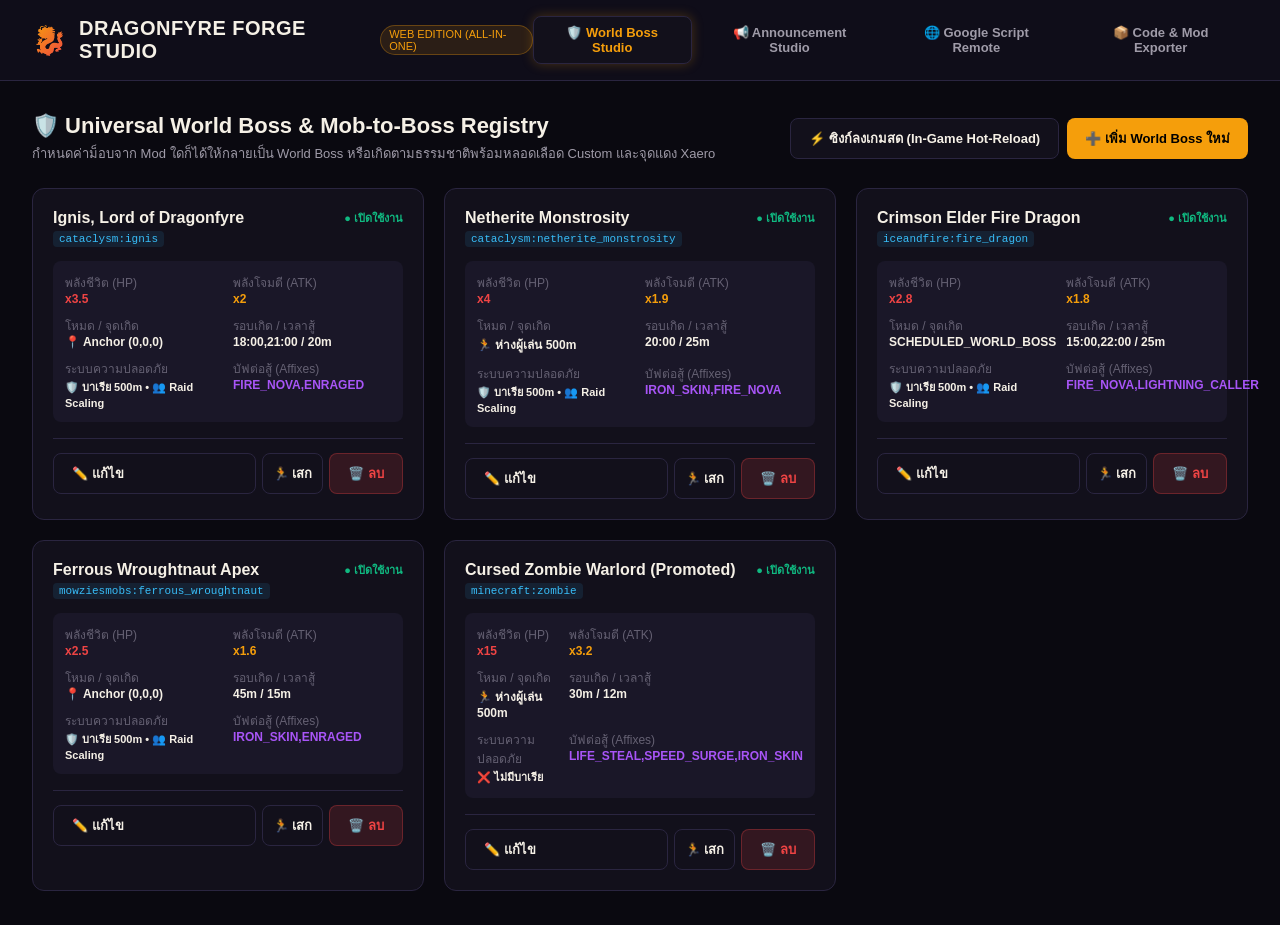
==== src/main/resources/web/index.html @ 39bba86d "feat: refactor project to OmniCore - Universal RPG & Server Engine (BossCore, CombatCore, PartyCore," ====
<!DOCTYPE html>
<html lang="th">
<head>
  <meta charset="UTF-8">
  <meta name="viewport" content="width=device-width, initial-scale=1.0">
  <title>Dragonfyre Forge Studio - Web Edition</title>
  <link rel="stylesheet" href="styles.css">
</head>
<body>

  <header>
    <div class="brand">
      <div class="brand-icon">🐉</div>
      <div>
        <h1>DRAGONFYRE FORGE STUDIO</h1>
      </div>
      <span id="server-badge">WEB EDITION (ALL-IN-ONE)</span>
    </div>
    <nav>
      <button class="tab-btn active" data-tab="boss-tab">🛡️ World Boss Studio</button>
      <button class="tab-btn" data-tab="hud-tab">📢 Announcement Studio</button>
      <button class="tab-btn" data-tab="gas-tab">🌐 Google Script Remote</button>
      <button class="tab-btn" data-tab="code-tab">📦 Code & Mod Exporter</button>
    </nav>
  </header>

  <main>
    <!-- TAB 1: WORLD BOSS STUDIO -->
    <section id="boss-tab" class="tab-content active">
      <div class="section-header">
        <div class="section-title">
          <h2>🛡️ Universal World Boss & Mob-to-Boss Registry</h2>
          <p>กำหนดค่าม็อบจาก Mod ใดก็ได้ให้กลายเป็น World Boss หรือเกิดตามธรรมชาติพร้อมหลอดเลือด Custom และจุดแดง Xaero</p>
        </div>
        <div style="display: flex; gap: 8px;">
          <button class="btn btn-secondary" id="btn-sync-game" onclick="syncToEmbeddedGame()">⚡ ซิงก์ลงเกมสด (In-Game Hot-Reload)</button>
          <button class="btn" onclick="openBossModal()">➕ เพิ่ม World Boss ใหม่</button>
        </div>
      </div>

      <div class="grid" id="boss-grid">
        <!-- Rendered by app.js -->
      </div>
    </section>

    <!-- TAB 2: ANNOUNCEMENT STUDIO -->
    <section id="hud-tab" class="tab-content">
      <div class="section-header">
        <div class="section-title">
          <h2>📢 RPG Center-Screen HUD Announcement Designer</h2>
          <p>ออกแบบป้ายประกาศกลางจอสำหรับดรอปของ Epic/Mythic (Apotheosis), การฆ่าบอส, หรือประกาศสดจากแอดมิน</p>
        </div>
        <button class="btn" onclick="triggerTestAnimation()">▶️ ทดสอบแอนิเมชันกลางจอ</button>
      </div>

      <div class="hud-preview-box">
        <div class="rpg-banner" id="preview-banner">
          <h4 id="preview-headline">⚔ Steve ได้รับไอเทมระดับ MYTHIC: Vorpal Blade</h4>
          <p id="preview-subtitle">ตรวจพบพลัง Affix หายากใน Cisco Fantasy Medieval RPG</p>
        </div>
      </div>

      <div class="card" style="max-width: 800px; margin: 0 auto;">
        <h3 style="margin-bottom: 16px;">ปรับแต่งป้ายประกาศ (Live Preview)</h3>
        <div class="form-group">
          <label>หัวข้อประกาศ (Headline):</label>
          <input type="text" class="form-control" id="hud-headline" value="⚔ Steve ได้รับไอเทมระดับ MYTHIC: Vorpal Blade" oninput="updateHudPreview()">
        </div>
        <div class="form-group">
          <label>คำอธิบายย่อย (Subtitle):</label>
          <input type="text" class="form-control" id="hud-subtitle" value="ตรวจพบพลัง Affix หายากใน Cisco Fantasy Medieval RPG" oninput="updateHudPreview()">
        </div>
        <div class="form-row">
          <div class="form-group">
            <label>สีขอบและออร่า (Hex Color):</label>
            <input type="color" class="form-control" id="hud-color" value="#f59e0b" style="height: 42px; cursor: pointer;" oninput="updateHudPreview()">
          </div>
          <div class="form-group">
            <label>เสียงเอฟเฟกต์ (Sound Event):</label>
            <input type="text" class="form-control" value="minecraft:ui.toast.challenge_complete">
          </div>
        </div>
      </div>
    </section>

    <!-- TAB 3: GAS REMOTE -->
    <section id="gas-tab" class="tab-content">
      <div class="section-header">
        <div class="section-title">
          <h2>🌐 Google Apps Script Remote & Server Hot-Reload</h2>
          <p>เชื่อมต่อเซิร์ฟเวอร์ Minecraft ผ่าน Google Sheets โดยไม่ต้องเปิดพอร์ตเซิร์ฟเวอร์ ทำงานผ่าน Tailscale ได้ 100%</p>
        </div>
        <div style="display: flex; gap: 8px;">
          <button class="btn btn-secondary" onclick="testGasConnection()">⚡ ทดสอบเชื่อมต่อ</button>
          <button class="btn" onclick="syncToGas()">☁️ ซิงก์ขึ้น Google Sheets</button>
        </div>
      </div>

      <div class="card" style="margin-bottom: 24px;">
        <h3 style="margin-bottom: 14px;">ตั้งค่าการเชื่อมต่อ Google Web App</h3>
        <div class="form-group">
          <label>Google Apps Script Web App URL:</label>
          <input type="text" class="form-control" id="gas-url" placeholder="https://script.google.com/macros/s/AKfycb.../exec">
        </div>
        <div class="form-row">
          <div class="form-group">
            <label>Secret Token (รหัสผ่านตรวจสอบสิทธิ์):</label>
            <input type="text" class="form-control" id="gas-secret" value="DF_SECRET_2026">
          </div>
          <div class="form-group">
            <label>ความถี่ในการ Polling ของเซิร์ฟเวอร์ (วินาที):</label>
            <input type="number" class="form-control" id="gas-interval" value="20">
          </div>
        </div>
        <div id="gas-status" style="font-size: 13px; font-weight: 600; margin-top: 8px;">
          ⚪ ยังไม่ได้ทดสอบเชื่อมต่อ
        </div>
      </div>
    </section>

    <!-- TAB 4: CODE EXPORTER -->
    <section id="code-tab" class="tab-content">
      <div class="section-header">
        <div class="section-title">
          <h2>📦 Forge 1.20.1 Mod & Google Script Source Code</h2>
          <p>ไฟล์โค้ดต้นฉบับทั้งหมดถูกสร้างไว้ในโฟลเดอร์โปรเจกต์พร้อมคอมไพล์ด้วย `./gradlew build`</p>
        </div>
        <div style="display: flex; gap: 8px;">
          <button class="btn btn-secondary" onclick="copyCurrentCode()">📋 คัดลอกโค้ด</button>
          <button class="btn" onclick="downloadCurrentFile()">💾 ดาวน์โหลดไฟล์นี้</button>
        </div>
      </div>

      <div style="display: flex; gap: 8px; margin-bottom: 12px; flex-wrap: wrap;">
        <button class="btn btn-secondary code-file-btn active" data-file="DragonfyreBridgeMod.java" onclick="selectCodeFile('DragonfyreBridgeMod.java')">DragonfyreBridgeMod.java</button>
        <button class="btn btn-secondary code-file-btn" data-file="UniversalBossManager.java" onclick="selectCodeFile('UniversalBossManager.java')">UniversalBossManager.java</button>
        <button class="btn btn-secondary code-file-btn" data-file="Code.gs" onclick="selectCodeFile('Code.gs')">Code.gs (Google Script)</button>
        <button class="btn btn-secondary code-file-btn" data-file="build.gradle" onclick="selectCodeFile('build.gradle')">build.gradle</button>
        <button class="btn btn-secondary code-file-btn" data-file="mods.toml" onclick="selectCodeFile('mods.toml')">mods.toml</button>
      </div>

      <div class="code-container">
        <div class="code-header">
          <span id="code-filename" style="font-family: monospace; font-size: 13px; color: var(--gold);">DragonfyreBridgeMod.java</span>
        </div>
        <pre><code id="code-display">// โค้ดจะแสดงที่นี่</code></pre>
      </div>
    </section>
  </main>

  <!-- MODAL: ADD/EDIT BOSS -->
  <div class="modal-overlay" id="boss-modal">
    <div class="modal">
      <h3 id="modal-title" style="margin-bottom: 16px;">เพิ่ม World Boss ใหม่</h3>
      <input type="hidden" id="boss-id" value="0">
      
      <div class="form-group">
        <label>ชื่อบอสที่แสดง (Display Name):</label>
        <input type="text" class="form-control" id="boss-name" placeholder="Ignis, Lord of Dragonfyre">
      </div>

      <div class="form-row">
        <div class="form-group">
          <label>Entity ID (Mod ResourceLocation):</label>
          <input type="text" class="form-control" id="boss-entity" placeholder="cataclysm:ignis">
        </div>
        <div class="form-group">
          <label>ชื่อ Mod หรือหมวดหมู่:</label>
          <input type="text" class="form-control" id="boss-tag" placeholder="Cisco Dragonfyre">
        </div>
      </div>

      <div class="form-row">
        <div class="form-group">
          <label>โหมดการเกิด (Boss Mode):</label>
          <select class="form-control" id="boss-mode">
            <option value="BOTH">BOTH (ทั้งเกิดตามเวลาและเกิดตามธรรมชาติ)</option>
            <option value="SCHEDULED_WORLD_BOSS">SCHEDULED_WORLD_BOSS (สุ่มเกิดตามเวลา)</option>
            <option value="AUTO_PROMOTE_NATURAL">AUTO_PROMOTE_NATURAL (อัปเกรดม็อบธรรมชาติ)</option>
          </select>
        </div>
        <div class="form-group">
          <label>โอกาสโปรโมตธรรมชาติ (%):</label>
          <input type="number" class="form-control" id="boss-chance" value="100">
        </div>
      </div>

      <div class="form-row">
        <div class="form-group">
          <label>ตัวคูณ HP (Health Multiplier):</label>
          <input type="number" step="0.1" class="form-control" id="boss-hp" value="3.5">
        </div>
        <div class="form-group">
          <label>ตัวคูณ ATK (Attack Multiplier):</label>
          <input type="number" step="0.1" class="form-control" id="boss-atk" value="2.0">
        </div>
      </div>

      <div class="form-row">
        <div class="form-group">
          <label>รอบการเกิด (นาที):</label>
          <input type="number" class="form-control" id="boss-interval" value="60">
        </div>
        <div class="form-group">
          <label>เวลาจำกัดในการสู้ (นาที):</label>
          <input type="number" class="form-control" id="boss-duration" value="20">
        </div>
      </div>

      <div class="form-group">
        <label>Affix Traits บัฟต่อสู้ (คั่นด้วยจุลภาค):</label>
        <input type="text" class="form-control" id="boss-affix" value="FIRE_NOVA,ENRAGED" placeholder="FIRE_NOVA, LIFE_STEAL, IRON_SKIN, LIGHTNING_CALLER, SPEED_SURGE, ENRAGED">
      </div>

      <div class="form-group">
        <label>คำสั่งมอบรางวัลให้ผู้สังหาร (@p):</label>
        <input type="text" class="form-control" id="boss-reward" value="give @p minecraft:netherite_ingot 5">
      </div>

      <div class="form-row">
        <div class="form-group">
          <label>กลยุทธ์ตำแหน่งเกิด (Spawn Strategy):</label>
          <select class="form-control" id="boss-strategy">
            <option value="ANCHOR_LANDMARK">📍 ล็อกจุดแลนด์มาร์ก (เกิดเฉพาะจุด Anchor แห่งเดียว)</option>
            <option value="PLAYER_RELATIVE_500M">🏃 เกิดห่างจากผู้เล่น 500 บล็อก (Safe Surface)</option>
            <option value="DYNAMIC_BIOME">🌲 สุ่มตามไบโอม/ระยะห่าง (Dynamic Search)</option>
          </select>
        </div>
        <div class="form-group">
          <label>ตารางเวลาเกิดจริง (เช่น 18:00, 21:00):</label>
          <input type="text" class="form-control" id="boss-schedule-hours" placeholder="18:00, 21:00">
        </div>
      </div>

      <div class="form-row" id="anchor-coords-row">
        <div class="form-group">
          <label>พิกัดแลนด์มาร์ก (Anchor X, Y, Z):</label>
          <div style="display: flex; gap: 6px;">
            <input type="number" class="form-control" id="boss-anchor-x" placeholder="X" value="0">
            <input type="number" class="form-control" id="boss-anchor-y" placeholder="Y" value="0">
            <input type="number" class="form-control" id="boss-anchor-z" placeholder="Z" value="0">
          </div>
        </div>
        <div class="form-group">
          <label>รัศมีของแลนด์มาร์ก (บล็อก):</label>
          <input type="number" class="form-control" id="boss-anchor-rad" value="80">
        </div>
      </div>

      <div class="form-row">
        <div class="form-group">
          <label>รัศมีบาเรียห้ามขุดทำลาย (Anti-Grief Radius):</label>
          <input type="number" class="form-control" id="boss-protect-radius" value="500">
        </div>
        <div class="form-group" style="display: flex; flex-direction: column; justify-content: center; gap: 8px;">
          <div style="display: flex; align-items: center; gap: 8px;">
            <input type="checkbox" id="boss-antigrief" checked style="width: 16px; height: 16px;">
            <label for="boss-antigrief" style="margin: 0; cursor: pointer;">🛡️ เปิดบาเรียห้ามขุด/ระเบิดฉาก</label>
          </div>
          <div style="display: flex; align-items: center; gap: 8px;">
            <input type="checkbox" id="boss-native-bar" checked style="width: 16px; height: 16px;">
            <label for="boss-native-bar" style="margin: 0; cursor: pointer;">🏷️ ใช้หลอดเลือดเดิม (ไม่วาดทับ)</label>
          </div>
          <div style="display: flex; align-items: center; gap: 8px;">
            <input type="checkbox" id="boss-raid-scaling" checked style="width: 16px; height: 16px;">
            <label for="boss-raid-scaling" style="margin: 0; cursor: pointer;">👥 Raid Scaling (+15% HP ต่อคน)</label>
          </div>
        </div>
      </div>

      <div class="form-group" style="display: flex; align-items: center; gap: 8px; margin-top: 10px;">
        <input type="checkbox" id="boss-enabled" checked style="width: 18px; height: 18px;">
        <label for="boss-enabled" style="margin: 0; cursor: pointer;">เปิดใช้งานบอสตัวนี้ทันที</label>
      </div>

      <div style="display: flex; justify-content: flex-end; gap: 10px; margin-top: 20px;">
        <button class="btn btn-secondary" onclick="closeBossModal()">ยกเลิก</button>
        <button class="btn" onclick="saveBossFromModal()">💾 บันทึก</button>
      </div>
    </div>
  </div>

  <script src="app.js"></script>
</body>
</html>
---- src/main/resources/web/styles.css ----
:root {
  --bg-primary: #0a0910;
  --bg-card: #12101b;
  --bg-card-hover: #191627;
  --bg-input: #1a1728;
  --border: #2a2540;
  --border-focus: #f59e0b;
  --gold: #f59e0b;
  --gold-glow: rgba(245, 158, 11, 0.25);
  --crimson: #ef4444;
  --purple: #a855f7;
  --blue: #38bdf8;
  --green: #10b981;
  --text-primary: #f5f0e6;
  --text-secondary: #9f9ba8;
  --text-muted: #656173;
}

* {
  box-sizing: border-box;
  margin: 0;
  padding: 0;
  font-family: -apple-system, BlinkMacSystemFont, "Segoe UI", Roboto, "Kanit", sans-serif;
}

body {
  background: var(--bg-primary);
  color: var(--text-primary);
  min-height: 100vh;
  display: flex;
  flex-direction: column;
}

header {
  background: #0f0d19;
  border-bottom: 1px solid var(--border);
  padding: 16px 32px;
  display: flex;
  justify-content: space-between;
  align-items: center;
  position: sticky;
  top: 0;
  z-index: 100;
}

.brand {
  display: flex;
  align-items: center;
  gap: 12px;
}

.brand-icon {
  font-size: 28px;
  background: linear-gradient(135deg, #f59e0b, #ef4444);
  -webkit-background-clip: text;
  -webkit-text-fill-color: transparent;
}

.brand h1 {
  font-size: 20px;
  font-weight: 700;
  letter-spacing: 0.5px;
}

.brand span {
  font-size: 11px;
  color: var(--gold);
  background: rgba(245, 158, 11, 0.12);
  padding: 2px 8px;
  border-radius: 999px;
  border: 1px solid rgba(245, 158, 11, 0.3);
}

nav {
  display: flex;
  gap: 8px;
}

.tab-btn {
  background: transparent;
  color: var(--text-secondary);
  border: 1px solid transparent;
  padding: 8px 16px;
  border-radius: 8px;
  cursor: pointer;
  font-size: 13px;
  font-weight: 600;
  display: flex;
  align-items: center;
  gap: 8px;
  transition: all 0.2s;
}

.tab-btn:hover {
  background: var(--bg-card);
  color: var(--text-primary);
}

.tab-btn.active {
  background: var(--bg-card);
  color: var(--gold);
  border-color: var(--border);
  box-shadow: 0 0 12px var(--gold-glow);
}

main {
  flex: 1;
  padding: 32px;
  max-width: 1400px;
  margin: 0 auto;
  width: 100%;
}

.tab-content {
  display: none;
}

.tab-content.active {
  display: block;
  animation: fadeIn 0.25s ease-in-out;
}

@keyframes fadeIn {
  from { opacity: 0; transform: translateY(6px); }
  to { opacity: 1; transform: translateY(0); }
}

.section-header {
  display: flex;
  justify-content: space-between;
  align-items: center;
  margin-bottom: 24px;
}

.section-title h2 {
  font-size: 22px;
  font-weight: 700;
}

.section-title p {
  color: var(--text-secondary);
  font-size: 13px;
  margin-top: 4px;
}

.btn {
  background: var(--gold);
  color: #000;
  border: none;
  padding: 9px 18px;
  border-radius: 8px;
  font-size: 13px;
  font-weight: 700;
  cursor: pointer;
  display: inline-flex;
  align-items: center;
  gap: 6px;
  transition: all 0.2s;
}

.btn:hover {
  opacity: 0.9;
  box-shadow: 0 0 16px var(--gold-glow);
  transform: translateY(-1px);
}

.btn-secondary {
  background: var(--bg-card);
  color: var(--text-primary);
  border: 1px solid var(--border);
}

.btn-secondary:hover {
  border-color: var(--gold);
  color: var(--gold);
}

.btn-danger {
  background: rgba(239, 68, 68, 0.15);
  color: var(--crimson);
  border: 1px solid rgba(239, 68, 68, 0.3);
}

.btn-danger:hover {
  background: var(--crimson);
  color: #fff;
}

.grid {
  display: grid;
  grid-template-columns: repeat(auto-fill, minmax(380px, 1fr));
  gap: 20px;
}

.card {
  background: var(--bg-card);
  border: 1px solid var(--border);
  border-radius: 12px;
  padding: 20px;
  position: relative;
  transition: all 0.2s;
}

.card:hover {
  border-color: rgba(245, 158, 11, 0.4);
  box-shadow: 0 4px 20px rgba(0, 0, 0, 0.4);
}

.card-header {
  display: flex;
  justify-content: space-between;
  align-items: flex-start;
  margin-bottom: 14px;
}

.card-title h3 {
  font-size: 16px;
  font-weight: 700;
}

.card-title .tag {
  display: inline-block;
  font-size: 11px;
  color: var(--blue);
  background: rgba(56, 189, 248, 0.1);
  padding: 2px 6px;
  border-radius: 4px;
  margin-top: 4px;
  font-family: monospace;
}

.stats-grid {
  display: grid;
  grid-template-columns: repeat(2, 1fr);
  gap: 10px;
  margin: 14px 0;
  background: var(--bg-input);
  padding: 12px;
  border-radius: 8px;
}

.stat-item {
  font-size: 12px;
}

.stat-label {
  color: var(--text-muted);
  display: block;
}

.stat-value {
  color: var(--text-primary);
  font-weight: 600;
  margin-top: 2px;
}

.card-actions {
  display: flex;
  gap: 8px;
  margin-top: 16px;
  border-top: 1px solid var(--border);
  padding-top: 14px;
}

/* Modal */
.modal-overlay {
  position: fixed;
  top: 0;
  left: 0;
  width: 100%;
  height: 100%;
  background: rgba(0, 0, 0, 0.8);
  backdrop-filter: blur(4px);
  display: none;
  justify-content: center;
  align-items: center;
  z-index: 1000;
}

.modal-overlay.active {
  display: flex;
}

.modal {
  background: var(--bg-card);
  border: 1px solid var(--border);
  border-radius: 14px;
  width: 90%;
  max-width: 640px;
  max-height: 85vh;
  overflow-y: auto;
  padding: 24px;
  box-shadow: 0 10px 40px rgba(0, 0, 0, 0.6);
}

.form-group {
  margin-bottom: 16px;
}

.form-group label {
  display: block;
  font-size: 12px;
  font-weight: 600;
  color: var(--text-secondary);
  margin-bottom: 6px;
}

.form-control {
  width: 100%;
  background: var(--bg-input);
  border: 1px solid var(--border);
  color: var(--text-primary);
  padding: 9px 12px;
  border-radius: 8px;
  font-size: 13px;
  outline: none;
  transition: border-color 0.2s;
}

.form-control:focus {
  border-color: var(--border-focus);
}

.form-row {
  display: grid;
  grid-template-columns: 1fr 1fr;
  gap: 12px;
}

/* Banner HUD Preview */
.hud-preview-box {
  background: #090810;
  border: 1px dashed var(--border);
  border-radius: 12px;
  padding: 40px 20px;
  display: flex;
  justify-content: center;
  align-items: center;
  margin: 20px 0;
  min-height: 160px;
}

.rpg-banner {
  background: rgba(14, 12, 21, 0.95);
  border: 2px solid var(--gold);
  border-radius: 4px;
  padding: 12px 28px;
  text-align: center;
  box-shadow: 0 0 20px var(--gold-glow);
  position: relative;
  min-width: 320px;
  animation: bannerSlide 0.3s ease-out;
}

@keyframes bannerSlide {
  from { transform: translateY(-20px); opacity: 0; }
  to { transform: translateY(0); opacity: 1; }
}

.rpg-banner h4 {
  font-size: 16px;
  font-weight: 700;
  color: #f5f0e6;
  letter-spacing: 0.5px;
}

.rpg-banner p {
  font-size: 12px;
  color: #c4bed4;
  margin-top: 4px;
}

/* Code Viewer */
.code-container {
  background: #0a0814;
  border: 1px solid var(--border);
  border-radius: 10px;
  overflow: hidden;
}

.code-header {
  background: #120f21;
  padding: 10px 16px;
  border-bottom: 1px solid var(--border);
  display: flex;
  justify-content: space-between;
  align-items: center;
}

pre code {
  display: block;
  padding: 16px;
  color: #e0def4;
  font-family: "Consolas", "Courier New", monospace;
  font-size: 12px;
  line-height: 1.5;
  overflow-x: auto;
  max-height: 520px;
}
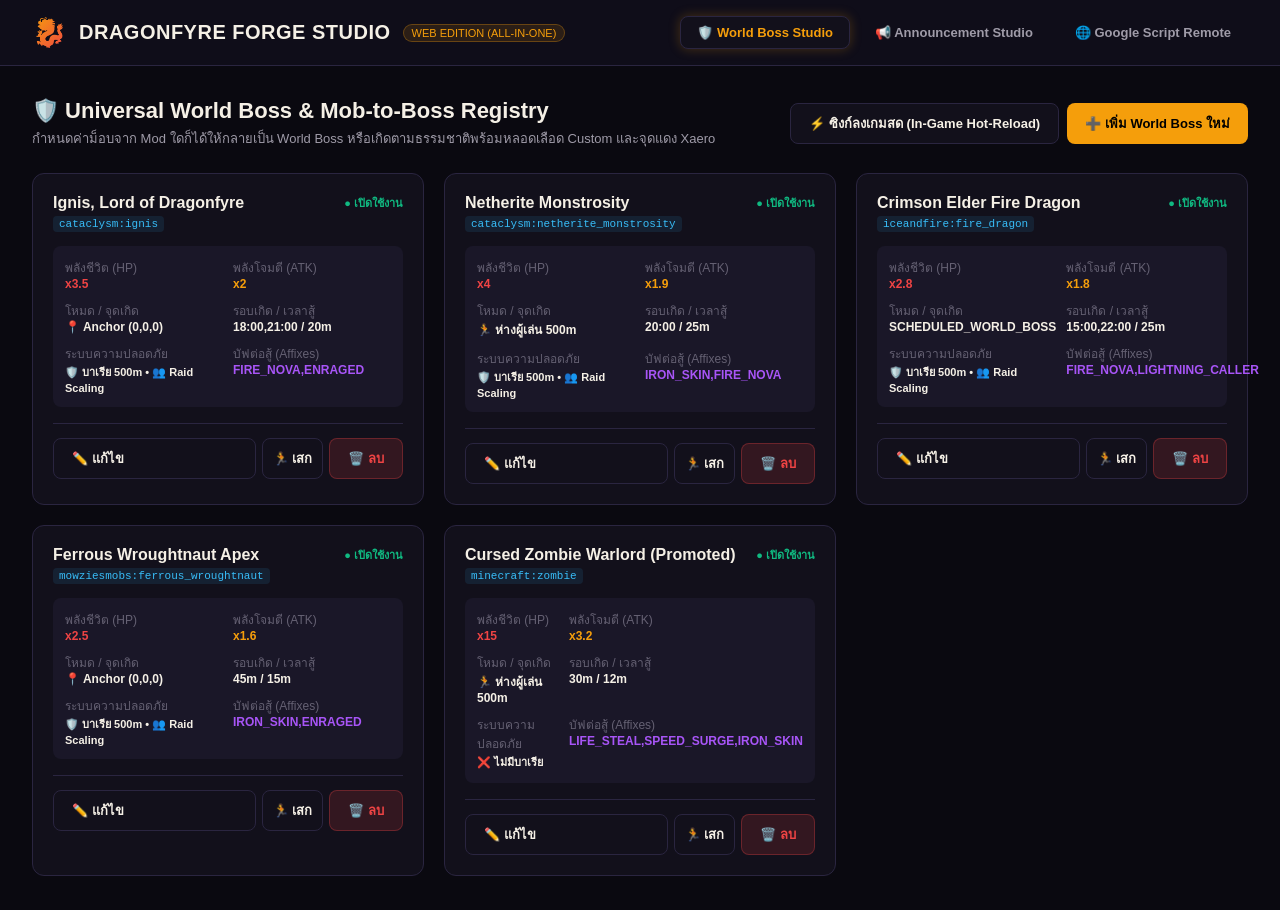
==== commit 9b87978e: "refactor(web-studio): remove obsolete Code Exporter tab and mock code generators" ====
--- a/src/main/resources/web/index.html
+++ b/src/main/resources/web/index.html
@@ -20,7 +20,6 @@
       <button class="tab-btn active" data-tab="boss-tab">🛡️ World Boss Studio</button>
       <button class="tab-btn" data-tab="hud-tab">📢 Announcement Studio</button>
       <button class="tab-btn" data-tab="gas-tab">🌐 Google Script Remote</button>
-      <button class="tab-btn" data-tab="code-tab">📦 Code & Mod Exporter</button>
     </nav>
   </header>
 
@@ -115,35 +114,6 @@
         <div id="gas-status" style="font-size: 13px; font-weight: 600; margin-top: 8px;">
           ⚪ ยังไม่ได้ทดสอบเชื่อมต่อ
         </div>
-      </div>
-    </section>
-
-    <!-- TAB 4: CODE EXPORTER -->
-    <section id="code-tab" class="tab-content">
-      <div class="section-header">
-        <div class="section-title">
-          <h2>📦 Forge 1.20.1 Mod & Google Script Source Code</h2>
-          <p>ไฟล์โค้ดต้นฉบับทั้งหมดถูกสร้างไว้ในโฟลเดอร์โปรเจกต์พร้อมคอมไพล์ด้วย `./gradlew build`</p>
-        </div>
-        <div style="display: flex; gap: 8px;">
-          <button class="btn btn-secondary" onclick="copyCurrentCode()">📋 คัดลอกโค้ด</button>
-          <button class="btn" onclick="downloadCurrentFile()">💾 ดาวน์โหลดไฟล์นี้</button>
-        </div>
-      </div>
-
-      <div style="display: flex; gap: 8px; margin-bottom: 12px; flex-wrap: wrap;">
-        <button class="btn btn-secondary code-file-btn active" data-file="DragonfyreBridgeMod.java" onclick="selectCodeFile('DragonfyreBridgeMod.java')">DragonfyreBridgeMod.java</button>
-        <button class="btn btn-secondary code-file-btn" data-file="UniversalBossManager.java" onclick="selectCodeFile('UniversalBossManager.java')">UniversalBossManager.java</button>
-        <button class="btn btn-secondary code-file-btn" data-file="Code.gs" onclick="selectCodeFile('Code.gs')">Code.gs (Google Script)</button>
-        <button class="btn btn-secondary code-file-btn" data-file="build.gradle" onclick="selectCodeFile('build.gradle')">build.gradle</button>
-        <button class="btn btn-secondary code-file-btn" data-file="mods.toml" onclick="selectCodeFile('mods.toml')">mods.toml</button>
-      </div>
-
-      <div class="code-container">
-        <div class="code-header">
-          <span id="code-filename" style="font-family: monospace; font-size: 13px; color: var(--gold);">DragonfyreBridgeMod.java</span>
-        </div>
-        <pre><code id="code-display">// โค้ดจะแสดงที่นี่</code></pre>
       </div>
     </section>
   </main>
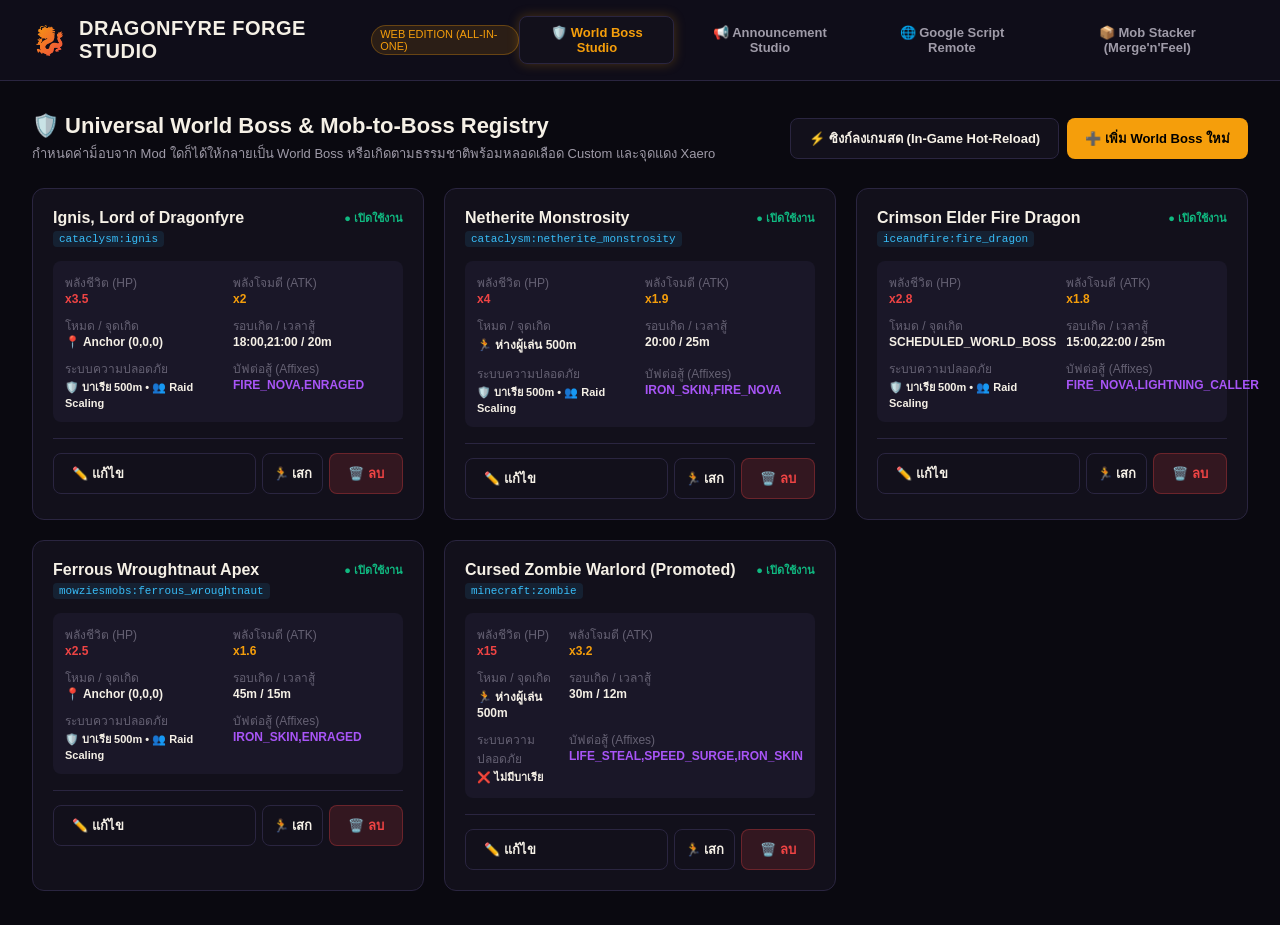
==== commit 8e56160b: "feat(web): add Merge'n'Feel reflection bridge and Web Studio controls" ====
--- a/src/main/resources/web/index.html
+++ b/src/main/resources/web/index.html
@@ -20,6 +20,7 @@
       <button class="tab-btn active" data-tab="boss-tab">🛡️ World Boss Studio</button>
       <button class="tab-btn" data-tab="hud-tab">📢 Announcement Studio</button>
       <button class="tab-btn" data-tab="gas-tab">🌐 Google Script Remote</button>
+      <button class="tab-btn" data-tab="stackmob-tab">📦 Mob Stacker (Merge'n'Feel)</button>
     </nav>
   </header>
 
@@ -113,6 +114,57 @@
         </div>
         <div id="gas-status" style="font-size: 13px; font-weight: 600; margin-top: 8px;">
           ⚪ ยังไม่ได้ทดสอบเชื่อมต่อ
+        </div>
+      </div>
+    </section>
+
+    <!-- TAB 4: MOB STACKER (MERGE'N'FEEL) -->
+    <section id="stackmob-tab" class="tab-content">
+      <div class="section-header">
+        <div class="section-title">
+          <h2>📦 Merge'n'Feel — Mob & Item Stacking Manager</h2>
+          <p>ควบคุมการทำงานของระบบรวมม็อบและไอเทมดรอป ลดแล็กและเพิ่ม TPS ให้กับเซิร์ฟเวอร์แบบเรียลไทม์</p>
+        </div>
+        <div style="display: flex; gap: 8px;">
+          <button class="btn btn-secondary" onclick="refreshStackMobStatus()">🔄 รีเฟรชสถานะ</button>
+        </div>
+      </div>
+
+      <div class="card" style="max-width: 800px; margin: 0 auto;">
+        <div style="display: flex; justify-content: space-between; align-items: center; margin-bottom: 20px;">
+          <div>
+            <h3 style="margin-bottom: 4px;">สถานะการติดตั้งม็อด Merge'n'Feel</h3>
+            <span id="stackmob-status-badge" style="font-weight: bold; font-size: 0.95rem;">กำลังตรวจสอบ...</span>
+          </div>
+          <span id="stackmob-mode-badge" style="background: rgba(255,255,255,0.1); padding: 6px 14px; border-radius: 20px; font-weight: bold; font-size: 0.9rem;">MODE: UNKNOWN</span>
+        </div>
+
+        <div id="stackmob-controls" style="display: none;">
+          <div class="form-group">
+            <label>เลือกโหมดการทำงาน (Mob Stacking Mode):</label>
+            <select class="form-control" id="stackmob-mode-select" onchange="changeStackMobMode()">
+              <option value="OFF">❌ OFF — ปิดการรวมม็อบชั่วคราว</option>
+              <option value="NORMAL">🟡 NORMAL — โหมดมาตรฐาน (ตีตายทีละตัว / Peel-one)</option>
+              <option value="ONE_HIT_KILL">🟢 ONE_HIT_KILL — โหมดฟาร์มโหด (ตีทีเดียวตายทั้งกอง ดรอปของคูณตามสแตค)</option>
+            </select>
+          </div>
+
+          <div style="display: flex; gap: 10px; margin-top: 20px; flex-wrap: wrap;">
+            <button class="btn" onclick="cycleStackMobMode()">⚡ สลับโหมดถัดไป (Cycle Mode)</button>
+            <button class="btn btn-secondary" onclick="toggleStackMobEnabled()">🔘 เปิด/ปิด ระบบม็อบสแตค (Toggle)</button>
+            <button class="btn" style="background: #ef4444;" onclick="unstackMobsNearby()">💥 สลายกองม็อบรอบตัว (Unstack Nearby)</button>
+          </div>
+
+          <div style="margin-top: 24px; padding: 14px; background: rgba(0,0,0,0.2); border-radius: 8px; border-left: 4px solid var(--gold);">
+            <p style="margin: 0; font-size: 0.9rem; color: #cbd5e1;">
+              💡 <strong>คำแนะนำ:</strong> สามารถติดตั้งม็อด <code>mergefeel-0.0.5.jar</code> ในโฟลเดอร์ <code>mods/</code> ของเซิร์ฟเวอร์เพื่อเปิดใช้งาน หากไม่ได้ติดตั้ง เซิร์ฟเวอร์จะยังคงทำงานได้ตามปกติ 100% โดยไม่เกิดข้อผิดพลาด
+            </p>
+          </div>
+        </div>
+
+        <div id="stackmob-not-installed-msg" style="display: none; padding: 20px; text-align: center; color: #94a3b8;">
+          <p style="font-size: 1.1rem; margin-bottom: 8px;">⚪ ไม่พบม็อด <strong>Merge'n'Feel</strong> ในเซิร์ฟเวอร์</p>
+          <p style="font-size: 0.9rem;">หากต้องการใช้งานระบบรวมม็อบและไอเทมดรอป กรุณานำไฟล์ <code>mergefeel-0.0.5.jar</code> ไปวางในโฟลเดอร์ <code>mods/</code> แล้วรีสตาร์ตเซิร์ฟเวอร์</p>
         </div>
       </div>
     </section>
